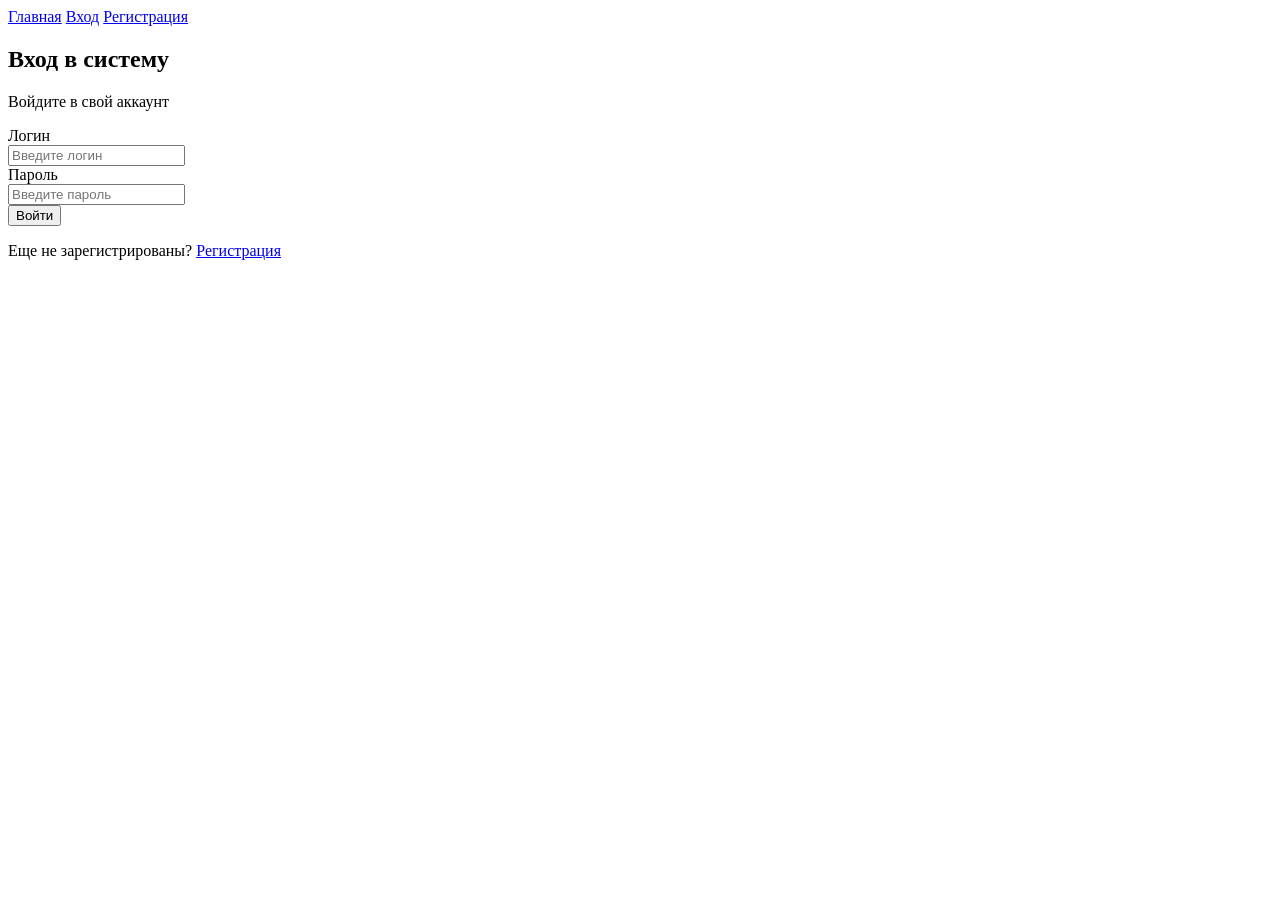
==== login.html @ 5e02a28e "feat(module1): init project structure, add registration and login pages - Create index.html with bas" ====
<!DOCTYPE html>
<html lang="ru">
<head>
    <meta charset="UTF-8">
    <meta name="viewport" content="width=device-width, initial-scale=1.0">
    <title>Вход — Пассажирам.РФ</title>
</head>
<body>
    <nav>
        <a href="index.html">Главная</a>
        <a href="login.html">Вход</a>
        <a href="register.html">Регистрация</a>
    </nav>

    <h2>Вход в систему</h2>
    <p>Войдите в свой аккаунт</p>

    <form id="loginForm" onsubmit="auth.handleLogin(event)">
        <div>
            <label for="login-login">Логин</label><br>
            <input type="text" id="login-login" name="login" placeholder="Введите логин">
            <span id="login-login-error" style="color:red"></span>
        </div>
        <div>
            <label for="login-password">Пароль</label><br>
            <input type="password" id="login-password" name="password" placeholder="Введите пароль">
            <span id="login-password-error" style="color:red"></span>
        </div>
        <button type="submit">Войти</button>
    </form>

    <p>Еще не зарегистрированы? <a href="register.html">Регистрация</a></p>

    <script src="js/app.js"></script>
    <script>
        document.addEventListener('DOMContentLoaded', () => {
            storage.init();
            if (auth.getCurrentUser()) {
                window.location.href = auth.isAdmin() ? 'admin.html' : 'dashboard.html';
            }
        });
    </script>
</body>
</html>
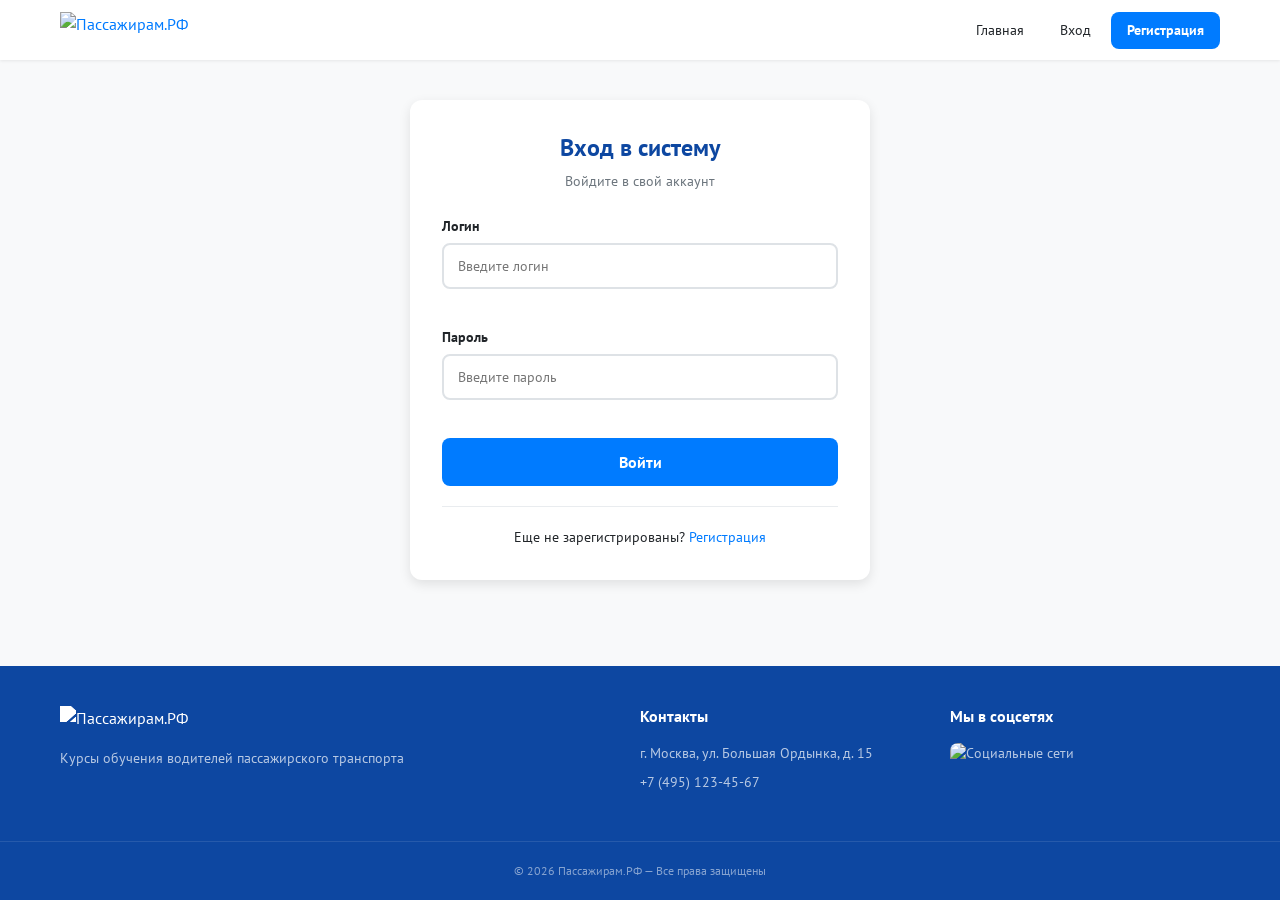
==== commit 429de665: "feat(module2): add global styles, typography and color scheme - Add style.css with CSS variables (co" ====
--- a/login.html
+++ b/login.html
@@ -2,39 +2,113 @@
 <html lang="ru">
 <head>
     <meta charset="UTF-8">
-    <meta name="viewport" content="width=device-width, initial-scale=1.0">
+    <meta name="viewport" content="width=device-width, initial-scale=1.0, maximum-scale=1.0, user-scalable=no">
     <title>Вход — Пассажирам.РФ</title>
+    <link rel="preconnect" href="https://fonts.googleapis.com">
+    <link rel="preconnect" href="https://fonts.gstatic.com" crossorigin>
+    <link href="https://fonts.googleapis.com/css2?family=PT+Sans:ital,wght@0,400;0,700;1,400;1,700&display=swap" rel="stylesheet">
+    <link rel="stylesheet" href="css/style.css">
 </head>
 <body>
-    <nav>
-        <a href="index.html">Главная</a>
-        <a href="login.html">Вход</a>
-        <a href="register.html">Регистрация</a>
+    <!-- Навигация -->
+    <nav class="navbar" id="navbar">
+        <div class="nav-container">
+            <a href="index.html" class="nav-logo">
+                <img src="images/logo.svg" alt="Пассажирам.РФ" class="logo-img">
+            </a>
+            <button class="nav-toggle" id="navToggle" aria-label="Меню">
+                <span class="hamburger"></span>
+                <span class="hamburger"></span>
+                <span class="hamburger"></span>
+            </button>
+            <ul class="nav-menu" id="navMenu">
+                <li class="nav-item">
+                    <a href="index.html" class="nav-link">Главная</a>
+                </li>
+                <li class="nav-item auth-hidden">
+                    <a href="login.html" class="nav-link">Вход</a>
+                </li>
+                <li class="nav-item auth-hidden">
+                    <a href="register.html" class="nav-link nav-link-primary">Регистрация</a>
+                </li>
+                <li class="nav-item auth-visible" style="display:none">
+                    <a href="dashboard.html" class="nav-link">Личный кабинет</a>
+                </li>
+                <li class="nav-item auth-visible" style="display:none">
+                    <a href="request.html" class="nav-link">Подать заявку</a>
+                </li>
+                <li class="nav-item admin-visible" style="display:none">
+                    <a href="admin.html" class="nav-link nav-link-admin">Админ-панель</a>
+                </li>
+                <li class="nav-item auth-visible" style="display:none">
+                    <a href="#" class="nav-link" onclick="auth.logout()">Выход</a>
+                </li>
+            </ul>
+        </div>
     </nav>
 
-    <h2>Вход в систему</h2>
-    <p>Войдите в свой аккаунт</p>
+    <!-- Уведомления -->
+    <div class="notifications-container" id="notifications"></div>
 
-    <form id="loginForm" onsubmit="auth.handleLogin(event)">
-        <div>
-            <label for="login-login">Логин</label><br>
-            <input type="text" id="login-login" name="login" placeholder="Введите логин">
-            <span id="login-login-error" style="color:red"></span>
+    <!-- ==================== СТРАНИЦА АВТОРИЗАЦИИ ==================== -->
+    <section class="page" id="page-login">
+        <div class="form-container">
+            <div class="form-card">
+                <h2 class="form-title">Вход в систему</h2>
+                <p class="form-subtitle">Войдите в свой аккаунт</p>
+                <form id="loginForm" onsubmit="auth.handleLogin(event)">
+                    <div class="form-group">
+                        <label for="login-login" class="form-label">Логин</label>
+                        <input type="text" id="login-login" name="login" class="form-input" placeholder="Введите логин">
+                        <span class="form-error" id="login-login-error"></span>
+                    </div>
+                    <div class="form-group">
+                        <label for="login-password" class="form-label">Пароль</label>
+                        <input type="password" id="login-password" name="password" class="form-input" placeholder="Введите пароль">
+                        <span class="form-error" id="login-password-error"></span>
+                    </div>
+                    <button type="submit" class="btn btn-primary btn-block btn-lg">Войти</button>
+                </form>
+                <div class="form-footer">
+                    <p>Еще не зарегистрированы? <a href="register.html">Регистрация</a></p>
+                </div>
+            </div>
         </div>
-        <div>
-            <label for="login-password">Пароль</label><br>
-            <input type="password" id="login-password" name="password" placeholder="Введите пароль">
-            <span id="login-password-error" style="color:red"></span>
+    </section>
+
+    <!-- Футер -->
+    <footer class="footer" id="footer">
+        <div class="footer-content">
+            <div class="footer-section">
+                <img src="images/logo.svg" alt="Пассажирам.РФ" class="footer-logo">
+                <p class="footer-desc">Курсы обучения водителей пассажирского транспорта</p>
+            </div>
+            <div class="footer-section">
+                <h4>Контакты</h4>
+                <p>г. Москва, ул. Большая Ордынка, д. 15</p>
+                <p><a href="tel:+74951234567">+7 (495) 123-45-67</a></p>
+            </div>
+            <div class="footer-section">
+                <h4>Мы в соцсетях</h4>
+                <div class="social-links">
+                    <a href="#" class="social-link">
+                        <img src="images/social.png" alt="Социальные сети" class="social-img">
+                    </a>
+                </div>
+            </div>
         </div>
-        <button type="submit">Войти</button>
-    </form>
-
-    <p>Еще не зарегистрированы? <a href="register.html">Регистрация</a></p>
+        <div class="footer-bottom">
+            <p>&copy; 2026 Пассажирам.РФ — Все права защищены</p>
+        </div>
+    </footer>
 
     <script src="js/app.js"></script>
     <script>
         document.addEventListener('DOMContentLoaded', () => {
             storage.init();
+            notify.init();
+            nav.init();
+            // Если уже залогинен — редиректим
             if (auth.getCurrentUser()) {
                 window.location.href = auth.isAdmin() ? 'admin.html' : 'dashboard.html';
             }
--- a/css/style.css
+++ b/css/style.css
@@ -0,0 +1,1517 @@
+/* ==========================================
+   Пассажирам.РФ — Стили
+   ========================================== */
+
+/* --- Переменные --- */
+:root {
+    --color-primary: #007bff;
+    --color-dark: #0d47a1;
+    --color-gray: #6c757d;
+    --color-bg: #f8f9fa;
+    --color-white: #ffffff;
+    --color-success: #28a745;
+    --color-warning: #ffc107;
+    --color-danger: #dc3545;
+    --color-info: #17a2b8;
+    --color-light-gray: #e9ecef;
+    --color-border: #dee2e6;
+    --color-text: #212529;
+    --color-text-muted: #6c757d;
+    --font-family: 'PT Sans', sans-serif;
+    --shadow-sm: 0 1px 3px rgba(0,0,0,0.08);
+    --shadow-md: 0 4px 12px rgba(0,0,0,0.1);
+    --shadow-lg: 0 8px 24px rgba(0,0,0,0.12);
+    --radius: 8px;
+    --radius-lg: 12px;
+    --transition: all 0.25s ease;
+}
+
+/* --- Базовые стили --- */
+*, *::before, *::after {
+    margin: 0;
+    padding: 0;
+    box-sizing: border-box;
+}
+
+html {
+    scroll-behavior: smooth;
+}
+
+body {
+    font-family: var(--font-family);
+    font-size: 16px;
+    line-height: 1.5;
+    color: var(--color-text);
+    background-color: var(--color-bg);
+    -webkit-font-smoothing: antialiased;
+    -moz-osx-font-smoothing: grayscale;
+    min-height: 100vh;
+    display: flex;
+    flex-direction: column;
+}
+
+img {
+    max-width: 100%;
+    height: auto;
+    display: block;
+}
+
+a {
+    color: var(--color-primary);
+    text-decoration: none;
+    transition: var(--transition);
+}
+
+a:hover {
+    color: var(--color-dark);
+}
+
+h1, h2, h3, h4, h5, h6 {
+    font-family: var(--font-family);
+    font-weight: 700;
+    line-height: 1.3;
+    color: var(--color-text);
+}
+
+h1 { font-size: 36px; }
+h2 { font-size: 24px; }
+h3 { font-size: 18px; }
+h4 { font-size: 16px; }
+
+/* ==========================================
+   НАВИГАЦИЯ
+   ========================================== */
+
+.navbar {
+    background: var(--color-white);
+    box-shadow: var(--shadow-sm);
+    position: sticky;
+    top: 0;
+    z-index: 1000;
+    transition: var(--transition);
+}
+
+.nav-container {
+    max-width: 1200px;
+    margin: 0 auto;
+    padding: 0 20px;
+    display: flex;
+    align-items: center;
+    justify-content: space-between;
+    height: 60px;
+}
+
+.nav-logo {
+    display: flex;
+    align-items: center;
+}
+
+.logo-img {
+    height: 36px;
+    width: auto;
+}
+
+.nav-toggle {
+    display: none;
+    flex-direction: column;
+    justify-content: space-around;
+    width: 28px;
+    height: 24px;
+    background: transparent;
+    border: none;
+    cursor: pointer;
+    padding: 0;
+}
+
+.hamburger {
+    width: 100%;
+    height: 2px;
+    background: var(--color-primary);
+    border-radius: 2px;
+    transition: var(--transition);
+    display: block;
+}
+
+.nav-menu {
+    display: flex;
+    list-style: none;
+    gap: 4px;
+    align-items: center;
+}
+
+.nav-link {
+    display: block;
+    padding: 8px 16px;
+    border-radius: var(--radius);
+    font-size: 14px;
+    font-weight: 400;
+    color: var(--color-text);
+    transition: var(--transition);
+    white-space: nowrap;
+}
+
+.nav-link:hover {
+    background: var(--color-bg);
+    color: var(--color-primary);
+}
+
+.nav-link-primary {
+    background: var(--color-primary);
+    color: var(--color-white);
+    font-weight: 700;
+}
+
+.nav-link-primary:hover {
+    background: var(--color-dark);
+    color: var(--color-white);
+}
+
+.nav-link-admin {
+    background: var(--color-warning);
+    color: var(--color-text);
+    font-weight: 700;
+}
+
+.nav-link-admin:hover {
+    background: #e0a800;
+    color: var(--color-text);
+}
+
+/* ==========================================
+   УВЕДОМЛЕНИЯ
+   ========================================== */
+
+.notifications-container {
+    position: fixed;
+    top: 70px;
+    right: 20px;
+    z-index: 9999;
+    display: flex;
+    flex-direction: column;
+    gap: 8px;
+    max-width: 360px;
+}
+
+.notification {
+    padding: 14px 18px;
+    border-radius: var(--radius);
+    background: var(--color-white);
+    box-shadow: var(--shadow-lg);
+    font-size: 14px;
+    animation: slideInRight 0.3s ease, fadeOut 0.3s ease 4.7s;
+    display: flex;
+    align-items: center;
+    gap: 10px;
+    border-left: 4px solid var(--color-primary);
+}
+
+.notification.success { border-left-color: var(--color-success); }
+.notification.error { border-left-color: var(--color-danger); }
+.notification.warning { border-left-color: var(--color-warning); }
+.notification.info { border-left-color: var(--color-info); }
+
+.notification-close {
+    margin-left: auto;
+    background: none;
+    border: none;
+    font-size: 18px;
+    cursor: pointer;
+    color: var(--color-gray);
+    line-height: 1;
+}
+
+@keyframes slideInRight {
+    from { transform: translateX(120%); opacity: 0; }
+    to { transform: translateX(0); opacity: 1; }
+}
+
+@keyframes fadeOut {
+    from { opacity: 1; }
+    to { opacity: 0; }
+}
+
+/* ==========================================
+   КНОПКИ
+   ========================================== */
+
+.btn {
+    display: inline-flex;
+    align-items: center;
+    justify-content: center;
+    gap: 6px;
+    padding: 10px 20px;
+    border: none;
+    border-radius: var(--radius);
+    font-family: var(--font-family);
+    font-size: 14px;
+    font-weight: 700;
+    cursor: pointer;
+    transition: var(--transition);
+    text-align: center;
+    white-space: nowrap;
+}
+
+.btn:hover {
+    transform: translateY(-1px);
+    box-shadow: var(--shadow-md);
+}
+
+.btn:active {
+    transform: translateY(0);
+}
+
+.btn-primary {
+    background: var(--color-primary);
+    color: var(--color-white);
+}
+
+.btn-primary:hover {
+    background: var(--color-dark);
+}
+
+.btn-outline {
+    background: transparent;
+    color: var(--color-primary);
+    border: 2px solid var(--color-primary);
+}
+
+.btn-outline:hover {
+    background: var(--color-primary);
+    color: var(--color-white);
+}
+
+.btn-secondary {
+    background: var(--color-light-gray);
+    color: var(--color-text);
+}
+
+.btn-secondary:hover {
+    background: var(--color-border);
+}
+
+.btn-danger {
+    background: var(--color-danger);
+    color: var(--color-white);
+}
+
+.btn-success {
+    background: var(--color-success);
+    color: var(--color-white);
+}
+
+.btn-warning {
+    background: var(--color-warning);
+    color: var(--color-text);
+}
+
+.btn-sm {
+    padding: 6px 12px;
+    font-size: 12px;
+}
+
+.btn-lg {
+    padding: 14px 28px;
+    font-size: 16px;
+}
+
+.btn-block {
+    width: 100%;
+}
+
+.btn-icon {
+    font-size: 20px;
+    line-height: 1;
+}
+
+/* ==========================================
+   СТРАНИЦЫ
+   ========================================== */
+
+.page {
+    flex: 1;
+    animation: fadeIn 0.3s ease;
+}
+
+@keyframes fadeIn {
+    from { opacity: 0; transform: translateY(8px); }
+    to { opacity: 1; transform: translateY(0); }
+}
+
+.section-title {
+    text-align: center;
+    margin-bottom: 28px;
+    color: var(--color-dark);
+    font-size: 24px;
+}
+
+/* ==========================================
+   HERO СЕКЦИЯ
+   ========================================== */
+
+.hero {
+    display: grid;
+    grid-template-columns: 1fr 1fr;
+    align-items: center;
+    max-width: 1200px;
+    margin: 0 auto;
+    padding: 40px 20px;
+    gap: 40px;
+}
+
+.hero-content {
+    animation: fadeIn 0.6s ease;
+}
+
+.hero-title {
+    font-size: 36px;
+    color: var(--color-dark);
+    margin-bottom: 16px;
+    line-height: 1.2;
+}
+
+.hero-subtitle {
+    font-size: 18px;
+    color: var(--color-gray);
+    margin-bottom: 28px;
+}
+
+.hero-buttons {
+    display: flex;
+    gap: 12px;
+    flex-wrap: wrap;
+}
+
+.hero-image {
+    border-radius: var(--radius-lg);
+    overflow: hidden;
+    box-shadow: var(--shadow-lg);
+    animation: fadeIn 0.8s ease;
+}
+
+.hero-image img {
+    width: 100%;
+    height: 100%;
+    object-fit: cover;
+}
+
+/* ==========================================
+   СЛАЙДЕР
+   ========================================== */
+
+.slider-section {
+    max-width: 900px;
+    margin: 0 auto;
+    padding: 40px 20px;
+}
+
+.dashboard-slider {
+    padding: 0 0 30px;
+}
+
+.slider {
+    position: relative;
+    border-radius: var(--radius-lg);
+    overflow: hidden;
+    box-shadow: var(--shadow-md);
+    background: var(--color-white);
+}
+
+.slider-container {
+    display: flex;
+    transition: transform 0.5s ease;
+    height: 400px;
+}
+
+.slider-slide {
+    min-width: 100%;
+    position: relative;
+    opacity: 0;
+    transition: opacity 0.5s ease;
+    display: none;
+}
+
+.slider-slide.active {
+    opacity: 1;
+    display: block;
+}
+
+.slider-slide img {
+    width: 100%;
+    height: 400px;
+    object-fit: cover;
+}
+
+.slide-caption {
+    position: absolute;
+    bottom: 0;
+    left: 0;
+    right: 0;
+    padding: 20px;
+    background: linear-gradient(transparent, rgba(0,0,0,0.7));
+    color: var(--color-white);
+    font-size: 16px;
+    font-weight: 700;
+}
+
+.slider-btn {
+    position: absolute;
+    top: 50%;
+    transform: translateY(-50%);
+    background: rgba(255,255,255,0.9);
+    border: none;
+    width: 44px;
+    height: 44px;
+    border-radius: 50%;
+    cursor: pointer;
+    font-size: 16px;
+    color: var(--color-primary);
+    transition: var(--transition);
+    display: flex;
+    align-items: center;
+    justify-content: center;
+    z-index: 10;
+}
+
+.slider-btn:hover {
+    background: var(--color-white);
+    box-shadow: var(--shadow-md);
+}
+
+.slider-prev { left: 12px; }
+.slider-next { right: 12px; }
+
+.slider-dots {
+    display: flex;
+    justify-content: center;
+    gap: 8px;
+    padding: 16px;
+    background: var(--color-white);
+}
+
+.slider-dot {
+    width: 10px;
+    height: 10px;
+    border-radius: 50%;
+    background: var(--color-border);
+    border: none;
+    cursor: pointer;
+    transition: var(--transition);
+}
+
+.slider-dot.active {
+    background: var(--color-primary);
+    width: 24px;
+    border-radius: 5px;
+}
+
+/* ==========================================
+   ТРАНСПОРТ
+   ========================================== */
+
+.transport-section {
+    max-width: 1200px;
+    margin: 0 auto;
+    padding: 40px 20px;
+}
+
+.transport-grid {
+    display: grid;
+    grid-template-columns: repeat(3, 1fr);
+    gap: 24px;
+}
+
+.transport-card {
+    background: var(--color-white);
+    border-radius: var(--radius-lg);
+    overflow: hidden;
+    box-shadow: var(--shadow-sm);
+    transition: var(--transition);
+    text-align: center;
+    padding-bottom: 24px;
+}
+
+.transport-card:hover {
+    transform: translateY(-4px);
+    box-shadow: var(--shadow-lg);
+}
+
+.transport-img {
+    height: 200px;
+    overflow: hidden;
+    margin-bottom: 16px;
+}
+
+.transport-img img {
+    width: 100%;
+    height: 100%;
+    object-fit: cover;
+    transition: var(--transition);
+}
+
+.transport-card:hover .transport-img img {
+    transform: scale(1.05);
+}
+
+.transport-card h3 {
+    margin-bottom: 8px;
+    color: var(--color-dark);
+}
+
+.transport-card p {
+    padding: 0 16px;
+    margin-bottom: 16px;
+    font-size: 14px;
+    color: var(--color-gray);
+}
+
+/* ==========================================
+   ИНФОРМАЦИЯ
+   ========================================== */
+
+.info-section {
+    max-width: 1200px;
+    margin: 0 auto;
+    padding: 40px 20px;
+    display: grid;
+    grid-template-columns: 1fr 1fr;
+    gap: 24px;
+}
+
+.info-card {
+    background: var(--color-white);
+    border-radius: var(--radius-lg);
+    padding: 24px;
+    box-shadow: var(--shadow-sm);
+}
+
+.info-card h3 {
+    margin-bottom: 16px;
+    color: var(--color-dark);
+}
+
+.info-card p {
+    margin-bottom: 8px;
+}
+
+.info-note {
+    font-style: italic;
+    font-size: 12px;
+    color: var(--color-gray);
+    margin-top: 12px;
+}
+
+.payment-list {
+    list-style: none;
+    padding: 0;
+}
+
+.payment-list li {
+    padding: 8px 0;
+    border-bottom: 1px solid var(--color-light-gray);
+    position: relative;
+    padding-left: 24px;
+}
+
+.payment-list li::before {
+    content: '✓';
+    position: absolute;
+    left: 0;
+    color: var(--color-success);
+    font-weight: 700;
+}
+
+/* ==========================================
+   ФОРМЫ
+   ========================================== */
+
+.form-container {
+    max-width: 500px;
+    margin: 0 auto;
+    padding: 40px 20px;
+}
+
+.form-card {
+    background: var(--color-white);
+    border-radius: var(--radius-lg);
+    padding: 32px;
+    box-shadow: var(--shadow-md);
+}
+
+.form-card-wide {
+    max-width: 600px;
+}
+
+.form-title {
+    text-align: center;
+    margin-bottom: 8px;
+    color: var(--color-dark);
+    font-size: 24px;
+}
+
+.form-subtitle {
+    text-align: center;
+    color: var(--color-gray);
+    margin-bottom: 24px;
+    font-size: 14px;
+}
+
+.form-group {
+    margin-bottom: 18px;
+}
+
+.form-label {
+    display: block;
+    margin-bottom: 6px;
+    font-weight: 700;
+    font-size: 14px;
+    color: var(--color-text);
+}
+
+.form-input,
+.form-select,
+.form-textarea {
+    width: 100%;
+    padding: 12px 14px;
+    border: 2px solid var(--color-border);
+    border-radius: var(--radius);
+    font-family: var(--font-family);
+    font-size: 14px;
+    transition: var(--transition);
+    background: var(--color-white);
+}
+
+.form-input:focus,
+.form-select:focus,
+.form-textarea:focus {
+    outline: none;
+    border-color: var(--color-primary);
+    box-shadow: 0 0 0 3px rgba(0,123,255,0.1);
+}
+
+.form-input.error,
+.form-select.error {
+    border-color: var(--color-danger);
+}
+
+.form-hint {
+    display: block;
+    font-size: 12px;
+    color: var(--color-gray);
+    margin-top: 4px;
+    font-style: italic;
+}
+
+.form-error {
+    display: block;
+    font-size: 12px;
+    color: var(--color-danger);
+    margin-top: 4px;
+    min-height: 16px;
+}
+
+.form-textarea {
+    resize: vertical;
+    min-height: 80px;
+}
+
+.form-footer {
+    text-align: center;
+    margin-top: 20px;
+    padding-top: 20px;
+    border-top: 1px solid var(--color-light-gray);
+    font-size: 14px;
+}
+
+/* ==========================================
+   ЛИЧНЫЙ КАБИНЕТ
+   ========================================== */
+
+.dashboard {
+    max-width: 900px;
+    margin: 0 auto;
+    padding: 30px 20px;
+}
+
+.user-info-card {
+    background: var(--color-white);
+    border-radius: var(--radius-lg);
+    padding: 20px 24px;
+    margin-bottom: 20px;
+    box-shadow: var(--shadow-sm);
+    text-align: center;
+}
+
+.user-info-card h3 {
+    color: var(--color-dark);
+    margin-bottom: 4px;
+}
+
+.user-email {
+    color: var(--color-gray);
+    font-size: 14px;
+}
+
+.dashboard-actions {
+    text-align: center;
+    margin-bottom: 30px;
+}
+
+.requests-section {
+    background: var(--color-white);
+    border-radius: var(--radius-lg);
+    padding: 24px;
+    box-shadow: var(--shadow-sm);
+}
+
+.requests-list {
+    display: flex;
+    flex-direction: column;
+    gap: 12px;
+}
+
+.request-card {
+    border: 1px solid var(--color-border);
+    border-radius: var(--radius);
+    padding: 16px;
+    transition: var(--transition);
+}
+
+.request-card:hover {
+    box-shadow: var(--shadow-sm);
+    border-color: var(--color-primary);
+}
+
+.request-header {
+    display: flex;
+    justify-content: space-between;
+    align-items: center;
+    margin-bottom: 10px;
+    flex-wrap: wrap;
+    gap: 8px;
+}
+
+.request-number {
+    font-weight: 700;
+    color: var(--color-dark);
+}
+
+.request-status {
+    padding: 4px 12px;
+    border-radius: 20px;
+    font-size: 12px;
+    font-weight: 700;
+}
+
+.status-new {
+    background: #e3f2fd;
+    color: var(--color-primary);
+}
+
+.status-progress {
+    background: #fff3e0;
+    color: #e65100;
+}
+
+.status-completed {
+    background: #e8f5e9;
+    color: var(--color-success);
+}
+
+.request-details {
+    display: grid;
+    grid-template-columns: 1fr 1fr;
+    gap: 8px;
+    font-size: 14px;
+    margin-bottom: 12px;
+}
+
+.request-detail {
+    color: var(--color-gray);
+}
+
+.request-detail strong {
+    color: var(--color-text);
+}
+
+.request-actions {
+    display: flex;
+    gap: 8px;
+    flex-wrap: wrap;
+}
+
+/* Отзывы */
+.review-section {
+    margin-top: 12px;
+    padding-top: 12px;
+    border-top: 1px solid var(--color-light-gray);
+}
+
+.review-card {
+    background: var(--color-bg);
+    border-radius: var(--radius);
+    padding: 12px;
+    margin-top: 8px;
+}
+
+.review-rating {
+    color: var(--color-warning);
+    font-size: 16px;
+    margin-bottom: 4px;
+}
+
+.review-text {
+    font-size: 14px;
+    color: var(--color-text);
+}
+
+.review-date {
+    font-size: 12px;
+    color: var(--color-gray);
+    margin-top: 4px;
+}
+
+/* Рейтинг звёзд */
+.rating {
+    display: flex;
+    gap: 4px;
+    font-size: 28px;
+}
+
+.star {
+    cursor: pointer;
+    color: var(--color-border);
+    transition: var(--transition);
+}
+
+.star.active,
+.star:hover {
+    color: var(--color-warning);
+}
+
+/* ==========================================
+   АДМИН-ПАНЕЛЬ
+   ========================================== */
+
+.admin-panel {
+    max-width: 1200px;
+    margin: 0 auto;
+    padding: 30px 20px;
+}
+
+.admin-header {
+    margin-bottom: 24px;
+}
+
+.admin-stats {
+    display: grid;
+    grid-template-columns: repeat(3, 1fr);
+    gap: 16px;
+    margin-top: 20px;
+}
+
+.stat-card {
+    background: var(--color-white);
+    border-radius: var(--radius-lg);
+    padding: 20px;
+    text-align: center;
+    box-shadow: var(--shadow-sm);
+    transition: var(--transition);
+}
+
+.stat-card:hover {
+    transform: translateY(-2px);
+    box-shadow: var(--shadow-md);
+}
+
+.stat-number {
+    display: block;
+    font-size: 32px;
+    font-weight: 700;
+    color: var(--color-dark);
+}
+
+.stat-label {
+    font-size: 14px;
+    color: var(--color-gray);
+}
+
+.admin-filters {
+    display: flex;
+    flex-wrap: wrap;
+    gap: 16px;
+    margin-bottom: 24px;
+    padding: 20px;
+    background: var(--color-white);
+    border-radius: var(--radius-lg);
+    box-shadow: var(--shadow-sm);
+    align-items: end;
+}
+
+.filter-group {
+    display: flex;
+    flex-direction: column;
+    gap: 4px;
+    flex: 1;
+    min-width: 160px;
+}
+
+.filter-label {
+    font-size: 12px;
+    font-weight: 700;
+    color: var(--color-gray);
+}
+
+.filter-select,
+.filter-input {
+    padding: 10px 12px;
+    border: 2px solid var(--color-border);
+    border-radius: var(--radius);
+    font-family: var(--font-family);
+    font-size: 14px;
+    transition: var(--transition);
+}
+
+.filter-select:focus,
+.filter-input:focus {
+    outline: none;
+    border-color: var(--color-primary);
+}
+
+.table-container {
+    background: var(--color-white);
+    border-radius: var(--radius-lg);
+    box-shadow: var(--shadow-sm);
+    overflow: hidden;
+    overflow-x: auto;
+}
+
+.admin-table {
+    width: 100%;
+    border-collapse: collapse;
+    font-size: 14px;
+}
+
+.admin-table th {
+    background: var(--color-dark);
+    color: var(--color-white);
+    padding: 14px 16px;
+    text-align: left;
+    font-weight: 700;
+    white-space: nowrap;
+}
+
+.admin-table td {
+    padding: 12px 16px;
+    border-bottom: 1px solid var(--color-light-gray);
+}
+
+.admin-table tbody tr {
+    transition: var(--transition);
+}
+
+.admin-table tbody tr:hover {
+    background: #f0f7ff;
+}
+
+.admin-table .status-badge {
+    padding: 4px 10px;
+    border-radius: 12px;
+    font-size: 12px;
+    font-weight: 700;
+    display: inline-block;
+}
+
+.status-select {
+    padding: 6px 10px;
+    border: 2px solid var(--color-border);
+    border-radius: var(--radius);
+    font-family: var(--font-family);
+    font-size: 13px;
+    cursor: pointer;
+    transition: var(--transition);
+}
+
+.status-select:focus {
+    outline: none;
+    border-color: var(--color-primary);
+}
+
+/* Пагинация */
+.pagination {
+    display: flex;
+    justify-content: center;
+    align-items: center;
+    gap: 8px;
+    margin-top: 24px;
+    flex-wrap: wrap;
+}
+
+.page-btn {
+    padding: 8px 14px;
+    border: 2px solid var(--color-border);
+    background: var(--color-white);
+    border-radius: var(--radius);
+    font-family: var(--font-family);
+    font-size: 14px;
+    cursor: pointer;
+    transition: var(--transition);
+    color: var(--color-text);
+}
+
+.page-btn:hover {
+    border-color: var(--color-primary);
+    color: var(--color-primary);
+}
+
+.page-btn.active {
+    background: var(--color-primary);
+    border-color: var(--color-primary);
+    color: var(--color-white);
+}
+
+.page-btn:disabled {
+    opacity: 0.5;
+    cursor: not-allowed;
+}
+
+.page-info {
+    font-size: 14px;
+    color: var(--color-gray);
+    padding: 0 12px;
+}
+
+/* ==========================================
+   МОДАЛЬНЫЕ ОКНА
+   ========================================== */
+
+.modal-overlay {
+    position: fixed;
+    top: 0;
+    left: 0;
+    right: 0;
+    bottom: 0;
+    background: rgba(0,0,0,0.5);
+    display: flex;
+    align-items: center;
+    justify-content: center;
+    z-index: 9998;
+    padding: 20px;
+    animation: fadeIn 0.2s ease;
+}
+
+.modal {
+    background: var(--color-white);
+    border-radius: var(--radius-lg);
+    width: 100%;
+    max-width: 500px;
+    max-height: 90vh;
+    overflow-y: auto;
+    box-shadow: var(--shadow-lg);
+    animation: slideUp 0.3s ease;
+}
+
+.modal-sm {
+    max-width: 400px;
+}
+
+@keyframes slideUp {
+    from { transform: translateY(30px); opacity: 0; }
+    to { transform: translateY(0); opacity: 1; }
+}
+
+.modal-header {
+    display: flex;
+    justify-content: space-between;
+    align-items: center;
+    padding: 20px 24px;
+    border-bottom: 1px solid var(--color-light-gray);
+}
+
+.modal-title {
+    font-size: 18px;
+    color: var(--color-dark);
+}
+
+.modal-close {
+    background: none;
+    border: none;
+    font-size: 24px;
+    cursor: pointer;
+    color: var(--color-gray);
+    line-height: 1;
+    padding: 0;
+    width: 32px;
+    height: 32px;
+    display: flex;
+    align-items: center;
+    justify-content: center;
+    border-radius: 50%;
+    transition: var(--transition);
+}
+
+.modal-close:hover {
+    background: var(--color-light-gray);
+    color: var(--color-text);
+}
+
+.modal-body {
+    padding: 24px;
+}
+
+.modal-actions {
+    display: flex;
+    gap: 12px;
+    justify-content: flex-end;
+    margin-top: 20px;
+}
+
+/* ==========================================
+   ФУТЕР
+   ========================================== */
+
+.footer {
+    background: var(--color-dark);
+    color: var(--color-white);
+    margin-top: auto;
+}
+
+.footer-content {
+    max-width: 1200px;
+    margin: 0 auto;
+    padding: 40px 20px;
+    display: grid;
+    grid-template-columns: 2fr 1fr 1fr;
+    gap: 40px;
+}
+
+.footer-logo {
+    height: 30px;
+    margin-bottom: 12px;
+    filter: brightness(0) invert(1);
+}
+
+.footer-desc {
+    color: rgba(255,255,255,0.7);
+    font-size: 14px;
+}
+
+.footer-section h4 {
+    color: var(--color-white);
+    margin-bottom: 16px;
+    font-size: 16px;
+}
+
+.footer-section p,
+.footer-section a {
+    color: rgba(255,255,255,0.7);
+    font-size: 14px;
+    margin-bottom: 8px;
+}
+
+.footer-section a:hover {
+    color: var(--color-white);
+}
+
+.social-links {
+    display: flex;
+    gap: 12px;
+}
+
+.social-img {
+    height: 40px;
+    width: auto;
+    border-radius: var(--radius);
+    transition: var(--transition);
+}
+
+.social-img:hover {
+    transform: scale(1.1);
+}
+
+.footer-bottom {
+    border-top: 1px solid rgba(255,255,255,0.1);
+    padding: 20px;
+    text-align: center;
+    font-size: 12px;
+    color: rgba(255,255,255,0.5);
+}
+
+/* ==========================================
+   EMPTY STATE
+   ========================================== */
+
+.empty-state {
+    text-align: center;
+    padding: 40px 20px;
+    color: var(--color-gray);
+}
+
+.empty-state p {
+    margin-bottom: 16px;
+    font-size: 16px;
+}
+
+/* ==========================================
+   АДАПТИВНОСТЬ (Mobile First)
+   ========================================== */
+
+@media (max-width: 768px) {
+    h1 { font-size: 28px; }
+    h2 { font-size: 20px; }
+    h3 { font-size: 16px; }
+
+    .nav-toggle {
+        display: flex;
+    }
+
+    .nav-menu {
+        position: fixed;
+        top: 60px;
+        left: 0;
+        right: 0;
+        background: var(--color-white);
+        flex-direction: column;
+        padding: 16px;
+        box-shadow: var(--shadow-md);
+        transform: translateY(-150%);
+        opacity: 0;
+        transition: var(--transition);
+        gap: 4px;
+    }
+
+    .nav-menu.active {
+        transform: translateY(0);
+        opacity: 1;
+    }
+
+    .nav-item {
+        width: 100%;
+    }
+
+    .nav-link {
+        width: 100%;
+        text-align: center;
+    }
+
+    .hero {
+        grid-template-columns: 1fr;
+        text-align: center;
+        padding: 24px 16px;
+    }
+
+    .hero-title {
+        font-size: 28px;
+    }
+
+    .hero-buttons {
+        justify-content: center;
+    }
+
+    .hero-image {
+        order: -1;
+        max-height: 240px;
+    }
+
+    .slider-container,
+    .slider-slide img {
+        height: 220px;
+    }
+
+    .transport-grid {
+        grid-template-columns: 1fr;
+    }
+
+    .info-section {
+        grid-template-columns: 1fr;
+    }
+
+    .form-container {
+        padding: 20px 16px;
+    }
+
+    .form-card {
+        padding: 24px 20px;
+    }
+
+    .admin-stats {
+        grid-template-columns: 1fr;
+    }
+
+    .admin-filters {
+        flex-direction: column;
+    }
+
+    .filter-group {
+        min-width: 100%;
+    }
+
+    .admin-table {
+        font-size: 12px;
+    }
+
+    .admin-table th,
+    .admin-table td {
+        padding: 8px 10px;
+    }
+
+    .request-details {
+        grid-template-columns: 1fr;
+    }
+
+    .footer-content {
+        grid-template-columns: 1fr;
+        gap: 24px;
+        text-align: center;
+    }
+
+    .footer-logo {
+        margin: 0 auto 12px;
+    }
+
+    .social-links {
+        justify-content: center;
+    }
+}
+
+/* Оптимизация под iPhone 12/13/14 (390×844) */
+@media (max-width: 390px) {
+    .hero-title {
+        font-size: 24px;
+    }
+
+    .btn-lg {
+        padding: 12px 20px;
+        font-size: 14px;
+    }
+
+    .section-title {
+        font-size: 20px;
+    }
+
+    .slider-container,
+    .slider-slide img {
+        height: 180px;
+    }
+
+    .transport-img {
+        height: 160px;
+    }
+
+    .stat-number {
+        font-size: 24px;
+    }
+
+    .modal {
+        margin: 10px;
+    }
+
+    .modal-body {
+        padding: 16px;
+    }
+}
+
+/* ==========================================
+   МИКРОАНИМАЦИИ
+   ========================================== */
+
+/* Пульсация кнопок */
+@keyframes pulse {
+    0%, 100% { transform: scale(1); }
+    50% { transform: scale(1.02); }
+}
+
+.btn-primary:active {
+    animation: pulse 0.2s ease;
+}
+
+/* Появление элементов */
+@keyframes slideUpFade {
+    from {
+        opacity: 0;
+        transform: translateY(20px);
+    }
+    to {
+        opacity: 1;
+        transform: translateY(0);
+    }
+}
+
+.transport-card:nth-child(1) { animation: slideUpFade 0.4s ease 0.1s both; }
+.transport-card:nth-child(2) { animation: slideUpFade 0.4s ease 0.2s both; }
+.transport-card:nth-child(3) { animation: slideUpFade 0.4s ease 0.3s both; }
+
+/* Иконка загрузки */
+@keyframes spin {
+    to { transform: rotate(360deg); }
+}
+
+.loading {
+    display: inline-block;
+    width: 16px;
+    height: 16px;
+    border: 2px solid var(--color-white);
+    border-top-color: transparent;
+    border-radius: 50%;
+    animation: spin 0.6s linear infinite;
+}
+
+/* Подсветка при фокусе */
+.form-input:focus,
+.form-select:focus,
+.form-textarea:focus {
+    animation: focusGlow 0.3s ease;
+}
+
+@keyframes focusGlow {
+    from { box-shadow: 0 0 0 0 rgba(0,123,255,0.2); }
+    to { box-shadow: 0 0 0 4px rgba(0,123,255,0.1); }
+}
+
+/* Переходы страниц */
+.page-transition-enter {
+    animation: fadeIn 0.3s ease;
+}
+
+/* Hover-эффекты для ссылок */
+.nav-link {
+    position: relative;
+}
+
+/* Микроанимация для карточек */
+.transport-card,
+.request-card,
+.info-card,
+.stat-card {
+    transition: transform 0.25s ease, box-shadow 0.25s ease;
+}
+
+/* Анимация появления уведомления */
+@keyframes bounceIn {
+    0% { transform: translateX(120%); }
+    60% { transform: translateX(-8px); }
+    100% { transform: translateX(0); }
+}
+
+/* Анимация для таблицы */
+.admin-table tbody tr {
+    animation: slideUpFade 0.2s ease both;
+}
+
+/* Стили для скроллбара */
+::-webkit-scrollbar {
+    width: 8px;
+    height: 8px;
+}
+
+::-webkit-scrollbar-track {
+    background: var(--color-bg);
+}
+
+::-webkit-scrollbar-thumb {
+    background: var(--color-gray);
+    border-radius: 4px;
+}
+
+::-webkit-scrollbar-thumb:hover {
+    background: var(--color-dark);
+}
